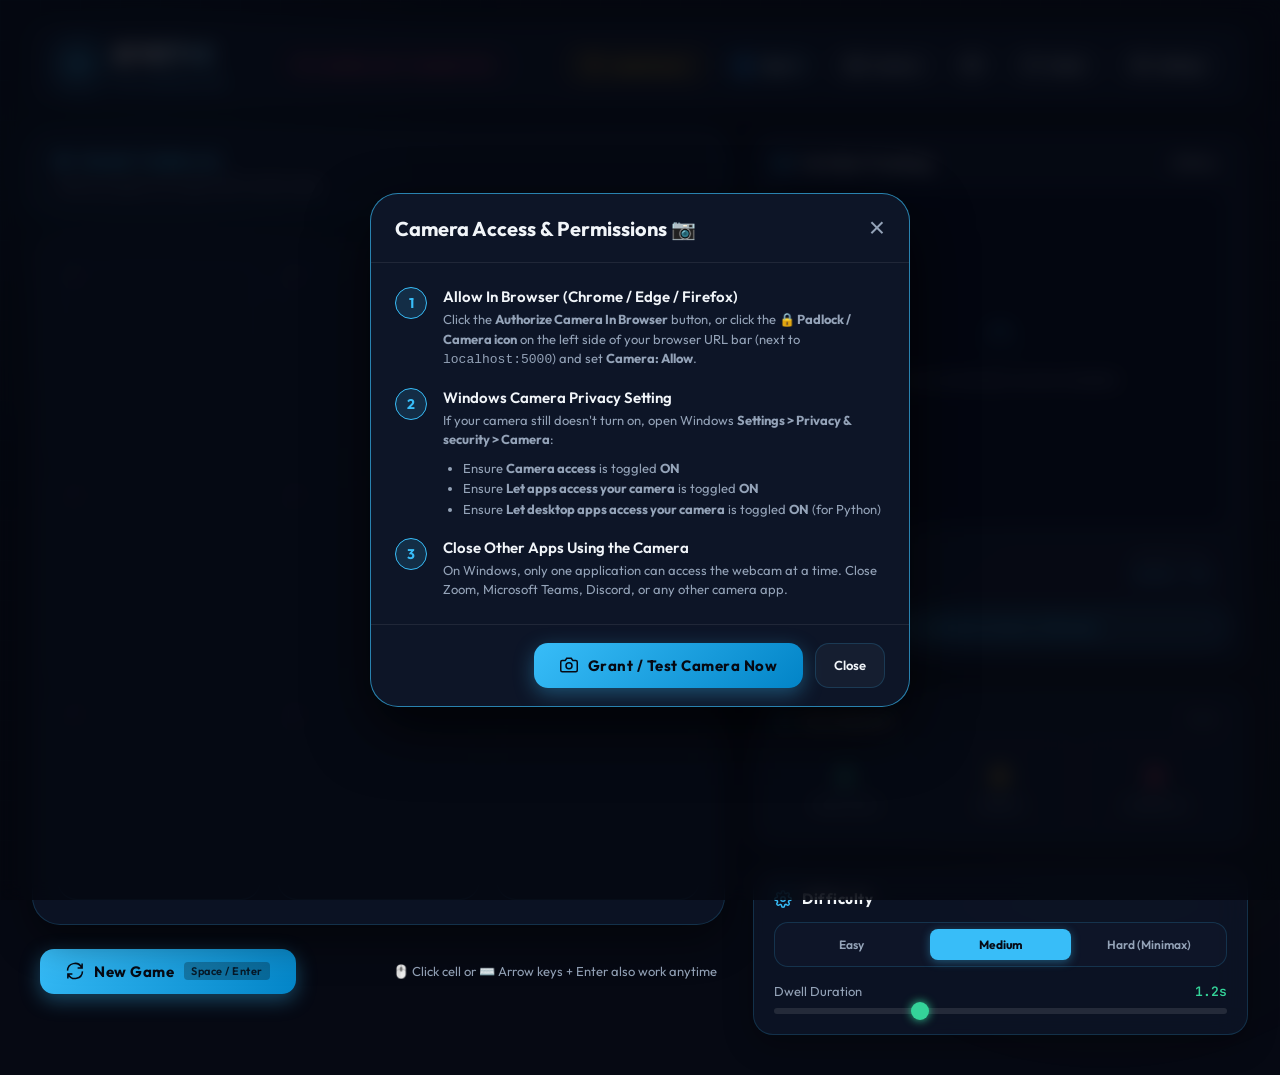
==== index.html @ 1380e850 "feat: Add Vercel deployment support and in-browser eye tracking" ====
<!DOCTYPE html>
<html lang="en">
<head>
  <meta charset="UTF-8">
  <meta name="viewport" content="width=device-width, initial-scale=1.0">
  <title>EyeTic 👁️ | Eye-Controlled Tic-Tac-Toe</title>
  <meta name="description" content="Play Tic-Tac-Toe using real-time webcam eye and gaze tracking powered by OpenCV and MediaPipe.">
  <link rel="preconnect" href="https://fonts.googleapis.com">
  <link rel="preconnect" href="https://fonts.gstatic.com" crossorigin>
  <link href="https://fonts.googleapis.com/css2?family=JetBrains+Mono:wght@400;600;700&family=Outfit:wght@300;400;500;600;700;800&display=swap" rel="stylesheet">
  <link rel="stylesheet" href="/static/style.css">
  <script src="https://cdn.jsdelivr.net/npm/@mediapipe/camera_utils/camera_utils.js" crossorigin="anonymous"></script>
  <script src="https://cdn.jsdelivr.net/npm/@mediapipe/face_mesh/face_mesh.js" crossorigin="anonymous"></script>
</head>
<body>
  <div class="background-grid"></div>
  <div class="glow-orb orb-1"></div>
  <div class="glow-orb orb-2"></div>

  <!-- Notification Toast for Leaderboard Points -->
  <div id="pointsToast" class="points-toast hidden">
    <div class="toast-icon">🏆</div>
    <div class="toast-content">
      <div id="toastTitle" class="toast-title">+25 PTS EARNED!</div>
      <div id="toastSubtitle" class="toast-sub">Match added to Leaderboard</div>
    </div>
  </div>

  <div class="app-container">
    <!-- Top Navigation Header -->
    <header class="app-header">
      <div class="brand">
        <div class="brand-icon">
          <svg viewBox="0 0 24 24" fill="none" stroke="currentColor" stroke-width="2">
            <path d="M2 12s3-7 10-7 10 7 10 7-3 7-10 7-10-7-10-7Z" />
            <circle cx="12" cy="12" r="3" />
            <circle cx="12" cy="12" r="1" fill="currentColor" />
          </svg>
        </div>
        <div class="brand-text">
          <h1>EYETIC</h1>
          <span class="badge-vision">EYE CONTROLLED</span>
        </div>
      </div>

      <div class="header-status">
        <div id="cameraStatusPill" class="status-pill status-connecting">
          <span class="status-dot"></span>
          <span id="cameraStatusText">INITIALIZING TRACKER</span>
        </div>
      </div>

      <div class="header-actions">
        <!-- Leaderboard Action Button -->
        <button id="leaderboardBtn" class="btn-secondary btn-nav-gold" title="Global Rankings" aria-label="Leaderboard">
          <svg viewBox="0 0 24 24" fill="none" stroke="currentColor" stroke-width="2">
            <path d="M6 9H4.5a2.5 2.5 0 0 1 0-5H6"></path>
            <path d="M18 9h1.5a2.5 2.5 0 0 0 0-5H18"></path>
            <path d="M4 22h16"></path>
            <path d="M10 14.66V17c0 .55-.47.98-.97 1.21C7.85 18.75 7 20.24 7 22"></path>
            <path d="M14 14.66V17c0 .55.47.98.97 1.21C16.15 18.75 17 20.24 17 22"></path>
            <path d="M18 2H6v7a6 6 0 0 0 12 0V2Z"></path>
          </svg>
          <span>Leaderboard</span>
        </button>

        <!-- User Profile / Auth Button -->
        <button id="userProfileBtn" class="btn-secondary btn-user-pill" title="Player Profile / Login" aria-label="User Account">
          <span id="userAvatarIcon" class="user-avatar-icon">👤</span>
          <span id="userPillText">Sign In</span>
          <span id="userPointsBadge" class="user-points-badge hidden">0 PTS</span>
        </button>

        <!-- Camera Access Perm Button -->
        <button id="camPermBtn" class="btn-secondary" title="Camera Access & Permissions" aria-label="Camera Access">
          <svg viewBox="0 0 24 24" fill="none" stroke="currentColor" stroke-width="2">
            <path d="M23 19a2 2 0 0 1-2 2H3a2 2 0 0 1-2-2V8a2 2 0 0 1 2-2h4l2-3h6l2 3h4a2 2 0 0 1 2 2z"></path>
            <circle cx="12" cy="13" r="4"></circle>
          </svg>
          <span>Camera</span>
        </button>

        <!-- Sound Toggle Button -->
        <button id="soundToggleBtn" class="btn-icon" title="Toggle Sound FX" aria-label="Toggle Sound">
          <svg id="soundOnIcon" viewBox="0 0 24 24" fill="none" stroke="currentColor" stroke-width="2">
            <polygon points="11 5 6 9 2 9 2 15 6 15 11 19 11 5"></polygon>
            <path d="M15.54 8.46a5 5 0 0 1 0 7.07"></path>
            <path d="M19.07 4.93a10 10 0 0 1 0 14.14"></path>
          </svg>
          <svg id="soundOffIcon" viewBox="0 0 24 24" fill="none" stroke="currentColor" stroke-width="2" class="hidden">
            <polygon points="11 5 6 9 2 9 2 15 6 15 11 19 11 5"></polygon>
            <line x1="23" y1="9" x2="17" y2="15"></line>
            <line x1="17" y1="9" x2="23" y2="15"></line>
          </svg>
        </button>

        <!-- Guide Button -->
        <button id="howBtn" class="btn-secondary" aria-label="How to play">
          <svg viewBox="0 0 24 24" fill="none" stroke="currentColor" stroke-width="2">
            <circle cx="12" cy="12" r="10"></circle>
            <path d="M9.09 9a3 3 0 0 1 5.83 1c0 2-3 3-3 3"></path>
            <line x1="12" y1="17" x2="12.01" y2="17"></line>
          </svg>
          <span>Guide</span>
        </button>

        <!-- Settings Button -->
        <button id="settingsBtn" class="btn-secondary" aria-label="Settings">
          <svg viewBox="0 0 24 24" fill="none" stroke="currentColor" stroke-width="2">
            <path d="M12.22 2h-.44a2 2 0 0 0-2 2v.18a2 2 0 0 1-1 1.73l-.43.25a2 2 0 0 1-2 0l-.15-.08a2 2 0 0 0-2.73.73l-.22.38a2 2 0 0 0 .73 2.73l.15.1a2 2 0 0 1 1 1.72v.51a2 2 0 0 1-1 1.74l-.15.09a2 2 0 0 0-.73 2.73l.22.38a2 2 0 0 0 2.73.73l.15-.08a2 2 0 0 1 2 0l.43.25a2 2 0 0 1 1 1.73V20a2 2 0 0 0 2 2h.44a2 2 0 0 0 2-2v-.18a2 2 0 0 1 1-1.73l.43-.25a2 2 0 0 1 2 0l.15.08a2 2 0 0 0 2.73-.73l.22-.39a2 2 0 0 0-.73-2.73l-.15-.08a2 2 0 0 1-1-1.74v-.5a2 2 0 0 1 1-1.74l.15-.09a2 2 0 0 0 .73-2.73l-.22-.38a2 2 0 0 0-2.73-.73l-.15.08a2 2 0 0 1-2 0l-.43-.25a2 2 0 0 1-1-1.73V4a2 2 0 0 0-2-2z"></path>
            <circle cx="12" cy="12" r="3"></circle>
          </svg>
          <span>Settings</span>
        </button>
      </div>
    </header>

    <!-- Main Workspace Layout -->
    <main class="main-layout">
      <!-- Left: Game Arena -->
      <section class="game-section">
        <!-- Turn / Result Banner -->
        <div id="turnBanner" class="turn-banner turn-player">
          <div class="turn-indicator">
            <span class="turn-dot"></span>
            <span id="turnText" class="turn-title">YOUR TURN</span>
          </div>
          <span id="turnSubtitle" class="turn-subtitle">Look directly at an open cell to dwell-select</span>
        </div>

        <!-- 3x3 Board Arena -->
        <div class="board-wrapper">
          <div id="board" class="board-grid">
            <div class="cell" data-idx="0" id="cell-0">
              <svg class="dwell-svg" viewBox="0 0 120 120">
                <circle class="dwell-bg" cx="60" cy="60" r="54"></circle>
                <circle class="dwell-bar" cx="60" cy="60" r="54"></circle>
              </svg>
              <div class="mark-slot"></div>
              <span class="cell-num">1</span>
            </div>
            <div class="cell" data-idx="1" id="cell-1">
              <svg class="dwell-svg" viewBox="0 0 120 120">
                <circle class="dwell-bg" cx="60" cy="60" r="54"></circle>
                <circle class="dwell-bar" cx="60" cy="60" r="54"></circle>
              </svg>
              <div class="mark-slot"></div>
              <span class="cell-num">2</span>
            </div>
            <div class="cell" data-idx="2" id="cell-2">
              <svg class="dwell-svg" viewBox="0 0 120 120">
                <circle class="dwell-bg" cx="60" cy="60" r="54"></circle>
                <circle class="dwell-bar" cx="60" cy="60" r="54"></circle>
              </svg>
              <div class="mark-slot"></div>
              <span class="cell-num">3</span>
            </div>
            <div class="cell" data-idx="3" id="cell-3">
              <svg class="dwell-svg" viewBox="0 0 120 120">
                <circle class="dwell-bg" cx="60" cy="60" r="54"></circle>
                <circle class="dwell-bar" cx="60" cy="60" r="54"></circle>
              </svg>
              <div class="mark-slot"></div>
              <span class="cell-num">4</span>
            </div>
            <div class="cell" data-idx="4" id="cell-4">
              <svg class="dwell-svg" viewBox="0 0 120 120">
                <circle class="dwell-bg" cx="60" cy="60" r="54"></circle>
                <circle class="dwell-bar" cx="60" cy="60" r="54"></circle>
              </svg>
              <div class="mark-slot"></div>
              <span class="cell-num">5</span>
            </div>
            <div class="cell" data-idx="5" id="cell-5">
              <svg class="dwell-svg" viewBox="0 0 120 120">
                <circle class="dwell-bg" cx="60" cy="60" r="54"></circle>
                <circle class="dwell-bar" cx="60" cy="60" r="54"></circle>
              </svg>
              <div class="mark-slot"></div>
              <span class="cell-num">6</span>
            </div>
            <div class="cell" data-idx="6" id="cell-6">
              <svg class="dwell-svg" viewBox="0 0 120 120">
                <circle class="dwell-bg" cx="60" cy="60" r="54"></circle>
                <circle class="dwell-bar" cx="60" cy="60" r="54"></circle>
              </svg>
              <div class="mark-slot"></div>
              <span class="cell-num">7</span>
            </div>
            <div class="cell" data-idx="7" id="cell-7">
              <svg class="dwell-svg" viewBox="0 0 120 120">
                <circle class="dwell-bg" cx="60" cy="60" r="54"></circle>
                <circle class="dwell-bar" cx="60" cy="60" r="54"></circle>
              </svg>
              <div class="mark-slot"></div>
              <span class="cell-num">8</span>
            </div>
            <div class="cell" data-idx="8" id="cell-8">
              <svg class="dwell-svg" viewBox="0 0 120 120">
                <circle class="dwell-bg" cx="60" cy="60" r="54"></circle>
                <circle class="dwell-bar" cx="60" cy="60" r="54"></circle>
              </svg>
              <div class="mark-slot"></div>
              <span class="cell-num">9</span>
            </div>
          </div>
        </div>

        <!-- Action Bar under Board -->
        <div class="board-actions">
          <button id="newRoundBtn" class="btn-primary">
            <svg viewBox="0 0 24 24" fill="none" stroke="currentColor" stroke-width="2">
              <path d="M21.5 2v6h-6M2.5 22v-6h6M2 11.5a10 10 0 0 1 18.8-4.3M22 12.5a10 10 0 0 1-18.8 4.2" />
            </svg>
            <span>New Game</span>
            <span class="kbd-hint">Space / Enter</span>
          </button>

          <div class="helper-text">
            <span>🖱️ Click cell or ⌨️ Arrow keys + Enter also work anytime</span>
          </div>
        </div>
      </section>

      <!-- Right: Vision & Stats Control Center -->
      <aside class="sidebar-section">
        <!-- Live Camera Vision Feed -->
        <div class="card vision-card">
          <div class="card-header">
            <div class="card-title">
              <svg viewBox="0 0 24 24" fill="none" stroke="currentColor" stroke-width="2">
                <path d="M23 19a2 2 0 0 1-2 2H3a2 2 0 0 1-2-2V8a2 2 0 0 1 2-2h4l2-3h6l2 3h4a2 2 0 0 1 2 2z"></path>
                <circle cx="12" cy="13" r="4"></circle>
              </svg>
              <span>Live Eye Tracking</span>
            </div>
            <span id="trackerBadge" class="card-badge badge-active">Active</span>
          </div>

          <div class="video-container">
            <video id="webcamVideo" playsinline autoplay muted style="display:none;"></video>
            <canvas id="webcamCanvas" width="320" height="240"></canvas>
            <img id="videoFeed" src="/video_feed" alt="Webcam Gaze Feed" crossorigin="anonymous" style="display:none;" />
            <div id="videoFallback" class="video-fallback hidden">
              <div class="fallback-spinner"></div>
              <p>Camera connecting or preview disabled</p>
            </div>
            <!-- Calibrated Gaze Position Overlay -->
            <div id="gazeOverlayDot" class="gaze-overlay-dot"></div>
          </div>

          <div class="vision-telemetry">
            <div class="telemetry-item">
              <span class="telemetry-label">Gaze Position</span>
              <span id="telemetryCoords" class="telemetry-val">0.50, 0.50</span>
            </div>
            <div class="telemetry-item">
              <span class="telemetry-label">Target Cell</span>
              <span id="telemetryTarget" class="telemetry-val">Center (5)</span>
            </div>
          </div>

          <div class="camera-actions-row">
            <button id="requestBrowserCamBtn" class="btn-cam-action" title="Trigger browser camera authorization prompt">
              <svg viewBox="0 0 24 24" fill="none" stroke="currentColor" stroke-width="2">
                <path d="M23 19a2 2 0 0 1-2 2H3a2 2 0 0 1-2-2V8a2 2 0 0 1 2-2h4l2-3h6l2 3h4a2 2 0 0 1 2 2z"></path>
                <circle cx="12" cy="13" r="4"></circle>
              </svg>
              <span>Authorize Camera In Browser</span>
            </button>
          </div>
        </div>

        <!-- Match Scoreboard -->
        <div class="card stats-card">
          <div class="card-header">
            <div class="card-title">
              <svg viewBox="0 0 24 24" fill="none" stroke="currentColor" stroke-width="2">
                <path d="M6 9H4.5a2.5 2.5 0 0 1 0-5H6"></path>
                <path d="M18 9h1.5a2.5 2.5 0 0 0 0-5H18"></path>
                <path d="M4 22h16"></path>
                <path d="M10 14.66V17c0 .55-.47.98-.97 1.21C7.85 18.75 7 20.24 7 22"></path>
                <path d="M14 14.66V17c0 .55.47.98.97 1.21C16.15 18.75 17 20.24 17 22"></path>
                <path d="M18 2H6v7a6 6 0 0 0 12 0V2Z"></path>
              </svg>
              <span>Scoreboard</span>
            </div>
            <button id="resetStatsBtn" class="btn-text-subtle" title="Reset all match statistics">Reset</button>
          </div>

          <div class="stats-grid">
            <div class="stat-box stat-win">
              <span class="stat-number" id="statWins">0</span>
              <span class="stat-label">Wins (You)</span>
            </div>
            <div class="stat-box stat-draw">
              <span class="stat-number" id="statDraws">0</span>
              <span class="stat-label">Draws</span>
            </div>
            <div class="stat-box stat-loss">
              <span class="stat-number" id="statLosses">0</span>
              <span class="stat-label">Losses (AI)</span>
            </div>
          </div>

          <!-- User Stats Quick Preview if Logged In -->
          <div id="userQuickStats" class="user-quick-stats hidden">
            <div class="user-qs-row">
              <span class="user-qs-label">Player Elo Points:</span>
              <span id="userQsPoints" class="user-qs-val">0 PTS</span>
            </div>
            <div class="user-qs-row">
              <span class="user-qs-label">Win Rate:</span>
              <span id="userQsWinRate" class="user-qs-val">0%</span>
            </div>
          </div>
        </div>

        <!-- Quick Game Configuration -->
        <div class="card config-card">
          <div class="card-header">
            <div class="card-title">
              <svg viewBox="0 0 24 24" fill="none" stroke="currentColor" stroke-width="2">
                <circle cx="12" cy="12" r="3"></circle>
                <path d="M19.4 15a1.65 1.65 0 0 0 .33 1.82l.06.06a2 2 0 0 1 0 2.83 2 2 0 0 1-2.83 0l-.06-.06a1.65 1.65 0 0 0-1.82-.33 1.65 1.65 0 0 0-1 1.51V21a2 2 0 0 1-2 2 2 2 0 0 1-2-2v-.09A1.65 1.65 0 0 0 9 19.4a1.65 1.65 0 0 0-1.82.33l-.06.06a2 2 0 0 1-2.83 0 2 2 0 0 1 0-2.83l.06-.06a1.65 1.65 0 0 0 .33-1.82 1.65 1.65 0 0 0-1.51-1H3a2 2 0 0 1-2-2 2 2 0 0 1 2-2h.09A1.65 1.65 0 0 0 4.6 9a1.65 1.65 0 0 0-.33-1.82l-.06-.06a2 2 0 0 1 0-2.83 2 2 0 0 1 2.83 0l.06.06a1.65 1.65 0 0 0 1.82.33H9a1.65 1.65 0 0 0 1-1.51V3a2 2 0 0 1 2-2 2 2 0 0 1 2 2v.09a1.65 1.65 0 0 0 1 1.51 1.65 1.65 0 0 0 1.82-.33l.06-.06a2 2 0 0 1 2.83 0 2 2 0 0 1 0 2.83l-.06.06a1.65 1.65 0 0 0-.33 1.82V9a1.65 1.65 0 0 0 1.51 1H21a2 2 0 0 1 2 2 2 2 0 0 1-2 2h-.09a1.65 1.65 0 0 0-1.51 1z"></path>
              </svg>
              <span>Difficulty</span>
            </div>
          </div>

          <div class="difficulty-toggle">
            <button class="diff-btn" data-diff="Easy">Easy</button>
            <button class="diff-btn active" data-diff="Medium">Medium</button>
            <button class="diff-btn" data-diff="Hard">Hard (Minimax)</button>
          </div>

          <div class="dwell-slider-group">
            <div class="dwell-label-row">
              <label for="dwellSlider">Dwell Duration</label>
              <span id="dwellValDisplay" class="dwell-val">1.2s</span>
            </div>
            <input type="range" id="dwellSlider" min="0.6" max="2.5" step="0.1" value="1.2">
          </div>
        </div>
      </aside>
    </main>
  </div>

  <!-- LEADERBOARD MODAL -->
  <div id="leaderboardModal" class="modal-overlay hidden">
    <div class="modal-card modal-large">
      <div class="modal-header">
        <div style="display: flex; align-items: center; gap: 10px;">
          <span style="font-size: 24px;">🏆</span>
          <div>
            <h2 style="margin: 0; font-size: 22px;">Global Leaderboard</h2>
            <p style="font-size: 13px; color: var(--text-muted); margin: 2px 0 0;">Gaze Pilots Ranked Worldwide</p>
          </div>
        </div>
        <div style="display: flex; align-items: center; gap: 10px;">
          <a href="/leaderboard" target="_blank" class="btn-secondary" style="font-size: 12px; padding: 6px 12px; text-decoration: none;">
            <span>Open Full Page ↗</span>
          </a>
          <button id="closeLeaderboardBtn" class="btn-close" aria-label="Close leaderboard">&times;</button>
        </div>
      </div>

      <div class="modal-body" style="padding-top: 10px;">
        <!-- Filter Tabs in Modal -->
        <div class="modal-filter-tabs">
          <button class="modal-filter-btn active" data-filter="all">🏆 Overall Points</button>
          <button class="modal-filter-btn" data-filter="hard">💀 Hard AI</button>
          <button class="modal-filter-btn" data-filter="wins">🎯 Most Wins</button>
          <button class="modal-filter-btn" data-filter="win_rate">⚡ Win Rate</button>
        </div>

        <!-- Mini Podium in Modal -->
        <div class="mini-podium" id="modalPodium">
          <div class="mini-podium-card rank-2" id="mPodium2">
            <div class="mp-avatar" id="mp2Avatar">⚡</div>
            <div class="mp-name" id="mp2Name">---</div>
            <div class="mp-pts" id="mp2Pts">0 PTS</div>
            <div class="mp-badge">#2</div>
          </div>
          <div class="mini-podium-card rank-1" id="mPodium1">
            <span class="mp-crown">👑</span>
            <div class="mp-avatar" id="mp1Avatar">👁️</div>
            <div class="mp-name" id="mp1Name">---</div>
            <div class="mp-pts" id="mp1Pts">0 PTS</div>
            <div class="mp-badge">#1</div>
          </div>
          <div class="mini-podium-card rank-3" id="mPodium3">
            <div class="mp-avatar" id="mp3Avatar">🦅</div>
            <div class="mp-name" id="mp3Name">---</div>
            <div class="mp-pts" id="mp3Pts">0 PTS</div>
            <div class="mp-badge">#3</div>
          </div>
        </div>

        <!-- Rankings Table -->
        <div class="modal-table-scroll">
          <table class="modal-lb-table">
            <thead>
              <tr>
                <th>Rank</th>
                <th>Pilot</th>
                <th>Points</th>
                <th>Win Rate</th>
                <th>Record (W-L-D)</th>
              </tr>
            </thead>
            <tbody id="modalLbTbody">
              <tr>
                <td colspan="5" style="text-align: center; color: var(--text-muted); padding: 20px;">Loading champions...</td>
              </tr>
            </tbody>
          </table>
        </div>
      </div>
      <div class="modal-footer">
        <button id="closeLeaderboardFooterBtn" class="btn-primary">Back to Match</button>
      </div>
    </div>
  </div>

  <!-- AUTH / LOGIN MODAL -->
  <div id="authModal" class="modal-overlay hidden">
    <div class="modal-card" style="max-width: 440px;">
      <div class="modal-header">
        <div style="display: flex; align-items: center; gap: 8px;">
          <span style="font-size: 22px;">👁️</span>
          <h2>Player Authentication</h2>
        </div>
        <button id="closeAuthBtn" class="btn-close" aria-label="Close auth">&times;</button>
      </div>
      <div class="modal-body">
        <div class="auth-tabs" style="margin-bottom: 16px;">
          <button id="modalTabLogin" class="auth-tab-btn active">Sign In</button>
          <button id="modalTabRegister" class="auth-tab-btn">Register</button>
        </div>

        <div id="modalAuthAlert" class="auth-alert hidden"></div>

        <!-- In-Modal Login Form -->
        <form id="modalLoginForm" class="auth-form" onsubmit="return false;">
          <div class="form-group">
            <label class="form-label" for="mUsername">Username</label>
            <input type="text" id="mUsername" class="form-input" placeholder="Enter username" required autocomplete="username">
          </div>
          <div class="form-group">
            <label class="form-label" for="mPassword">Password</label>
            <input type="password" id="mPassword" class="form-input" placeholder="••••••••" required autocomplete="current-password">
          </div>
          <button type="submit" id="modalSubmitLogin" class="btn-primary" style="margin-top: 6px;">Sign In</button>
        </form>

        <!-- In-Modal Register Form -->
        <form id="modalRegForm" class="auth-form hidden" onsubmit="return false;">
          <div class="form-group">
            <label class="form-label" for="mRegUsername">Username</label>
            <input type="text" id="mRegUsername" class="form-input" placeholder="2-20 characters" required autocomplete="username">
          </div>
          <div class="form-group">
            <label class="form-label" for="mRegPassword">Password</label>
            <input type="password" id="mRegPassword" class="form-input" placeholder="At least 4 characters" required autocomplete="new-password">
          </div>
          <div class="form-group">
            <label class="avatar-picker-label">Choose Avatar</label>
            <div class="avatar-grid" id="mAvatarGrid">
              <button type="button" class="avatar-option selected" data-avatar="👁️">👁️</button>
              <button type="button" class="avatar-option" data-avatar="⚡">⚡</button>
              <button type="button" class="avatar-option" data-avatar="🎯">🎯</button>
              <button type="button" class="avatar-option" data-avatar="🤖">🤖</button>
              <button type="button" class="avatar-option" data-avatar="🦅">🦅</button>
              <button type="button" class="avatar-option" data-avatar="🔮">🔮</button>
            </div>
          </div>
          <button type="submit" id="modalSubmitReg" class="btn-primary" style="margin-top: 6px;">Create Account</button>
        </form>

        <div style="text-align: center; margin-top: 16px;">
          <a href="/login" style="font-size: 13px; color: var(--cyan-primary); text-decoration: none;">Open Dedicated Login Page ↗</a>
        </div>
      </div>
    </div>
  </div>

  <!-- USER PROFILE MODAL -->
  <div id="profileModal" class="modal-overlay hidden">
    <div class="modal-card" style="max-width: 440px;">
      <div class="modal-header">
        <div style="display: flex; align-items: center; gap: 8px;">
          <span style="font-size: 22px;">👤</span>
          <h2>Player Profile</h2>
        </div>
        <button id="closeProfileBtn" class="btn-close" aria-label="Close profile">&times;</button>
      </div>
      <div class="modal-body">
        <div class="profile-hero">
          <div id="profAvatar" class="profile-avatar-large">👁️</div>
          <div id="profUsername" class="profile-username">Player</div>
          <div id="profRankBadge" class="profile-rank-badge">RANK #1 • ELITE</div>
        </div>

        <div class="profile-stats-grid">
          <div class="prof-stat-box">
            <span class="prof-stat-val" id="profPoints">0</span>
            <span class="prof-stat-lbl">Leaderboard Points</span>
          </div>
          <div class="prof-stat-box">
            <span class="prof-stat-val" id="profWinRate">0%</span>
            <span class="prof-stat-lbl">Win Rate</span>
          </div>
          <div class="prof-stat-box">
            <span class="prof-stat-val" id="profMatches">0</span>
            <span class="prof-stat-lbl">Matches Played</span>
          </div>
          <div class="prof-stat-box">
            <span class="prof-stat-val" id="profHardWins">0</span>
            <span class="prof-stat-lbl">Hard AI Victories</span>
          </div>
        </div>
      </div>
      <div class="modal-footer" style="justify-content: space-between;">
        <button id="logoutBtn" class="btn-secondary" style="color: var(--crimson-primary); border-color: rgba(244, 63, 94, 0.4);">
          Sign Out
        </button>
        <button id="closeProfileFooterBtn" class="btn-primary">Close</button>
      </div>
    </div>
  </div>

  <!-- Guide / How to play Modal -->
  <div id="guideModal" class="modal-overlay hidden">
    <div class="modal-card">
      <div class="modal-header">
        <h2>How to Play EyeTic 👁️</h2>
        <button id="closeGuideBtn" class="btn-close" aria-label="Close guide">&times;</button>
      </div>
      <div class="modal-body">
        <div class="guide-step">
          <div class="step-num">1</div>
          <div class="step-content">
            <h3>Position Yourself</h3>
            <p>Sit approximately <strong>40 – 70 cm</strong> directly facing your webcam in comfortable lighting.</p>
          </div>
        </div>
        <div class="guide-step">
          <div class="step-num">2</div>
          <div class="step-content">
            <h3>Look to Target</h3>
            <p>Shift your gaze toward any of the 9 cells on the board. The system detects your pupil landmarks in real-time.</p>
          </div>
        </div>
        <div class="guide-step">
          <div class="step-num">3</div>
          <div class="step-content">
            <h3>Hold to Select (Dwell)</h3>
            <p>Hold your gaze steady on the cell. The <strong>circular green progress ring</strong> will fill up. Once full, your mark (X) is placed!</p>
          </div>
        </div>
        <div class="guide-step">
          <div class="step-num">4</div>
          <div class="step-content">
            <h3>Accessibility & Fallback Controls</h3>
            <p>You can also use <strong>Mouse clicks</strong> or keyboard <strong>Arrow keys + Enter / Space</strong> to play at any time.</p>
          </div>
        </div>
      </div>
      <div class="modal-footer">
        <button id="gotItBtn" class="btn-primary">Got it, Let's Play!</button>
      </div>
    </div>
  </div>

  <!-- Settings Modal -->
  <div id="settingsModal" class="modal-overlay hidden">
    <div class="modal-card">
      <div class="modal-header">
        <h2>Settings ⚙️</h2>
        <button id="closeSettingsBtn" class="btn-close" aria-label="Close settings">&times;</button>
      </div>
      <div class="modal-body settings-options">
        <div class="setting-row">
          <div>
            <h4>Camera Preview</h4>
            <p>Display live video with detected iris indicators</p>
          </div>
          <label class="toggle-switch">
            <input type="checkbox" id="previewToggle" checked>
            <span class="toggle-slider"></span>
          </label>
        </div>

        <div class="setting-row">
          <div>
            <h4>Sound Effects</h4>
            <p>Play audio feedback on dwell, cell selection, and victory</p>
          </div>
          <label class="toggle-switch">
            <input type="checkbox" id="soundToggle" checked>
            <span class="toggle-slider"></span>
          </label>
        </div>
      </div>
      <div class="modal-footer">
        <button id="saveSettingsBtn" class="btn-primary">Close</button>
      </div>
    </div>
  </div>

  <!-- Camera Permission & Troubleshooting Modal -->
  <div id="camPermModal" class="modal-overlay hidden">
    <div class="modal-card">
      <div class="modal-header">
        <h2>Camera Access & Permissions 📷</h2>
        <button id="closeCamPermBtn" class="btn-close" aria-label="Close">&times;</button>
      </div>
      <div class="modal-body">
        <div class="guide-step">
          <div class="step-num">1</div>
          <div class="step-content">
            <h3>Allow In Browser (Chrome / Edge / Firefox)</h3>
            <p>Click the <strong>Authorize Camera In Browser</strong> button, or click the <strong>🔒 Padlock / Camera icon</strong> on the left side of your browser URL bar (next to <code>localhost:5000</code>) and set <strong>Camera: Allow</strong>.</p>
          </div>
        </div>
        <div class="guide-step">
          <div class="step-num">2</div>
          <div class="step-content">
            <h3>Windows Camera Privacy Setting</h3>
            <p>If your camera still doesn't turn on, open Windows <strong>Settings &gt; Privacy &amp; security &gt; Camera</strong>:</p>
            <ul style="margin: 8px 0 0 20px; font-size: 13px; color: var(--text-muted); line-height: 1.6;">
              <li>Ensure <strong>Camera access</strong> is toggled <strong>ON</strong></li>
              <li>Ensure <strong>Let apps access your camera</strong> is toggled <strong>ON</strong></li>
              <li>Ensure <strong>Let desktop apps access your camera</strong> is toggled <strong>ON</strong> (for Python)</li>
            </ul>
          </div>
        </div>
        <div class="guide-step">
          <div class="step-num">3</div>
          <div class="step-content">
            <h3>Close Other Apps Using the Camera</h3>
            <p>On Windows, only one application can access the webcam at a time. Close Zoom, Microsoft Teams, Discord, or any other camera app.</p>
          </div>
        </div>
      </div>
      <div class="modal-footer" style="gap: 12px;">
        <button id="testCamModalBtn" class="btn-primary">
          <svg viewBox="0 0 24 24" fill="none" stroke="currentColor" stroke-width="2" style="width: 18px; height: 18px;">
            <path d="M23 19a2 2 0 0 1-2 2H3a2 2 0 0 1-2-2V8a2 2 0 0 1 2-2h4l2-3h6l2 3h4a2 2 0 0 1 2 2z"></path>
            <circle cx="12" cy="13" r="4"></circle>
          </svg>
          <span>Grant / Test Camera Now</span>
        </button>
        <button id="dismissCamPermBtn" class="btn-secondary">Close</button>
      </div>
    </div>
  </div>

  <script src="/static/app.js"></script>
</body>
</html>
---- static/style.css ----
:root {
  --bg-deep: #060913;
  --bg-card: rgba(14, 23, 42, 0.72);
  --bg-card-hover: rgba(22, 36, 66, 0.82);
  --border-subtle: rgba(56, 189, 248, 0.18);
  --border-active: rgba(56, 189, 248, 0.65);
  
  --cyan-primary: #38bdf8;
  --cyan-glow: rgba(56, 189, 248, 0.4);
  --cyan-deep: #0284c7;
  
  --gold-primary: #fbbf24;
  --gold-glow: rgba(251, 191, 36, 0.4);
  
  --emerald-primary: #34d399;
  --emerald-glow: rgba(52, 211, 153, 0.4);
  
  --crimson-primary: #f43f5e;
  --crimson-glow: rgba(244, 63, 94, 0.4);
  
  --text-primary: #f1f5f9;
  --text-muted: #94a3b8;
  --text-dim: #64748b;
  
  --radius-sm: 8px;
  --radius-md: 14px;
  --radius-lg: 20px;
  --radius-xl: 28px;
  
  --font-main: 'Outfit', -apple-system, BlinkMacSystemFont, sans-serif;
  --font-mono: 'JetBrains Mono', monospace;
}

* {
  margin: 0;
  padding: 0;
  box-sizing: border-box;
}

body {
  background-color: var(--bg-deep);
  color: var(--text-primary);
  font-family: var(--font-main);
  min-height: 100vh;
  position: relative;
  overflow-x: hidden;
  display: flex;
  flex-direction: column;
}

/* Ambient glow background */
.background-grid {
  position: fixed;
  inset: 0;
  background-image: 
    linear-gradient(to right, rgba(56, 189, 248, 0.04) 1px, transparent 1px),
    linear-gradient(to bottom, rgba(56, 189, 248, 0.04) 1px, transparent 1px);
  background-size: 40px 40px;
  pointer-events: none;
  z-index: 0;
}

.glow-orb {
  position: fixed;
  border-radius: 50%;
  filter: blur(120px);
  pointer-events: none;
  z-index: 0;
}

.orb-1 {
  width: 500px;
  height: 500px;
  background: radial-gradient(circle, rgba(56, 189, 248, 0.12), transparent 70%);
  top: -100px;
  left: -100px;
}

.orb-2 {
  width: 450px;
  height: 450px;
  background: radial-gradient(circle, rgba(251, 191, 36, 0.09), transparent 70%);
  bottom: -50px;
  right: -50px;
}

.app-container {
  position: relative;
  z-index: 1;
  max-width: 1280px;
  margin: 0 auto;
  padding: 24px 32px 40px;
  width: 100%;
  display: flex;
  flex-direction: column;
  gap: 24px;
}

/* Header */
.app-header {
  display: flex;
  align-items: center;
  justify-content: space-between;
  padding: 16px 24px;
  background: var(--bg-card);
  backdrop-filter: blur(16px);
  -webkit-backdrop-filter: blur(16px);
  border: 1px solid var(--border-subtle);
  border-radius: var(--radius-lg);
  box-shadow: 0 10px 30px rgba(0, 0, 0, 0.35);
}

.brand {
  display: flex;
  align-items: center;
  gap: 14px;
}

.brand-icon {
  width: 44px;
  height: 44px;
  background: linear-gradient(135deg, rgba(56, 189, 248, 0.2), rgba(14, 165, 233, 0.05));
  border: 1px solid var(--cyan-primary);
  border-radius: var(--radius-md);
  display: flex;
  align-items: center;
  justify-content: center;
  color: var(--cyan-primary);
  box-shadow: 0 0 16px var(--cyan-glow);
  animation: pulseBrand 3s infinite ease-in-out;
}

.brand-icon svg {
  width: 26px;
  height: 26px;
}

@keyframes pulseBrand {
  0%, 100% { box-shadow: 0 0 12px var(--cyan-glow); transform: scale(1); }
  50% { box-shadow: 0 0 22px rgba(56, 189, 248, 0.6); transform: scale(1.03); }
}

.brand-text h1 {
  font-size: 26px;
  font-weight: 800;
  letter-spacing: 2px;
  background: linear-gradient(135deg, #fff 30%, var(--cyan-primary) 100%);
  -webkit-background-clip: text;
  -webkit-text-fill-color: transparent;
  line-height: 1.1;
}

.badge-vision {
  font-size: 10px;
  font-weight: 700;
  letter-spacing: 1.5px;
  color: var(--cyan-primary);
  opacity: 0.85;
}

.header-status {
  display: flex;
  align-items: center;
}

.status-pill {
  display: flex;
  align-items: center;
  gap: 8px;
  padding: 8px 16px;
  border-radius: 999px;
  font-size: 12px;
  font-weight: 600;
  letter-spacing: 1px;
  background: rgba(15, 23, 42, 0.8);
  border: 1px solid var(--border-subtle);
  transition: all 0.3s ease;
}

.status-dot {
  width: 8px;
  height: 8px;
  border-radius: 50%;
}

.status-pill.status-active {
  border-color: rgba(52, 211, 153, 0.5);
  color: var(--emerald-primary);
}
.status-pill.status-active .status-dot {
  background: var(--emerald-primary);
  box-shadow: 0 0 10px var(--emerald-primary);
}

.status-pill.status-connecting {
  border-color: rgba(251, 191, 36, 0.5);
  color: var(--gold-primary);
}
.status-pill.status-connecting .status-dot {
  background: var(--gold-primary);
  animation: blink 1.2s infinite ease-in-out;
}

.status-pill.status-inactive {
  border-color: rgba(244, 63, 94, 0.5);
  color: var(--crimson-primary);
}
.status-pill.status-inactive .status-dot {
  background: var(--crimson-primary);
}

@keyframes blink {
  0%, 100% { opacity: 0.3; }
  50% { opacity: 1; }
}

.header-actions {
  display: flex;
  align-items: center;
  gap: 12px;
}

.btn-icon {
  width: 42px;
  height: 42px;
  border-radius: var(--radius-md);
  background: rgba(30, 41, 59, 0.5);
  border: 1px solid var(--border-subtle);
  color: var(--text-primary);
  display: flex;
  align-items: center;
  justify-content: center;
  cursor: pointer;
  transition: all 0.2s ease;
}

.btn-icon svg {
  width: 20px;
  height: 20px;
}

.btn-icon:hover {
  background: rgba(56, 189, 248, 0.15);
  border-color: var(--cyan-primary);
  color: var(--cyan-primary);
  box-shadow: 0 0 12px var(--cyan-glow);
}

.btn-secondary {
  display: flex;
  align-items: center;
  gap: 8px;
  padding: 10px 18px;
  background: rgba(30, 41, 59, 0.5);
  border: 1px solid var(--border-subtle);
  border-radius: var(--radius-md);
  color: var(--text-primary);
  font-family: var(--font-main);
  font-size: 13px;
  font-weight: 600;
  cursor: pointer;
  transition: all 0.2s ease;
}

.btn-secondary svg {
  width: 16px;
  height: 16px;
}

.btn-secondary:hover {
  background: rgba(56, 189, 248, 0.15);
  border-color: var(--cyan-primary);
  color: var(--cyan-primary);
}

/* Layout */
.main-layout {
  display: grid;
  grid-template-columns: 1.4fr 1fr;
  gap: 28px;
  align-items: start;
}

@media (max-width: 980px) {
  .main-layout {
    grid-template-columns: 1fr;
  }
}

/* Left Arena */
.game-section {
  display: flex;
  flex-direction: column;
  gap: 20px;
}

.turn-banner {
  padding: 18px 24px;
  border-radius: var(--radius-lg);
  background: var(--bg-card);
  backdrop-filter: blur(12px);
  border: 1px solid var(--border-subtle);
  display: flex;
  flex-direction: column;
  gap: 4px;
  transition: all 0.3s cubic-bezier(0.4, 0, 0.2, 1);
}

.turn-indicator {
  display: flex;
  align-items: center;
  gap: 10px;
}

.turn-dot {
  width: 10px;
  height: 10px;
  border-radius: 50%;
  transition: all 0.3s ease;
}

.turn-title {
  font-size: 18px;
  font-weight: 700;
  letter-spacing: 1px;
}

.turn-subtitle {
  font-size: 13px;
  color: var(--text-muted);
}

.turn-banner.turn-player {
  border-color: rgba(56, 189, 248, 0.4);
  box-shadow: 0 4px 20px rgba(56, 189, 248, 0.12);
}
.turn-banner.turn-player .turn-dot {
  background: var(--cyan-primary);
  box-shadow: 0 0 10px var(--cyan-primary);
}
.turn-banner.turn-player .turn-title {
  color: var(--cyan-primary);
}

.turn-banner.turn-ai {
  border-color: rgba(251, 191, 36, 0.4);
  box-shadow: 0 4px 20px rgba(251, 191, 36, 0.12);
}
.turn-banner.turn-ai .turn-dot {
  background: var(--gold-primary);
  box-shadow: 0 0 10px var(--gold-primary);
  animation: blink 0.8s infinite;
}
.turn-banner.turn-ai .turn-title {
  color: var(--gold-primary);
}

.turn-banner.turn-win {
  border-color: rgba(52, 211, 153, 0.6);
  background: rgba(16, 185, 129, 0.12);
  box-shadow: 0 4px 25px rgba(52, 211, 153, 0.25);
}
.turn-banner.turn-win .turn-dot {
  background: var(--emerald-primary);
  box-shadow: 0 0 12px var(--emerald-primary);
}
.turn-banner.turn-win .turn-title {
  color: var(--emerald-primary);
}

.turn-banner.turn-loss {
  border-color: rgba(244, 63, 94, 0.6);
  background: rgba(244, 63, 94, 0.12);
  box-shadow: 0 4px 25px rgba(244, 63, 94, 0.25);
}
.turn-banner.turn-loss .turn-dot {
  background: var(--crimson-primary);
  box-shadow: 0 0 12px var(--crimson-primary);
}
.turn-banner.turn-loss .turn-title {
  color: var(--crimson-primary);
}

.turn-banner.turn-draw {
  border-color: rgba(148, 163, 184, 0.6);
  background: rgba(148, 163, 184, 0.1);
}
.turn-banner.turn-draw .turn-title {
  color: #cbd5e1;
}

/* Board Grid */
.board-wrapper {
  background: var(--bg-card);
  backdrop-filter: blur(16px);
  border: 1px solid var(--border-subtle);
  border-radius: var(--radius-xl);
  padding: 24px;
  box-shadow: 0 16px 40px rgba(0, 0, 0, 0.45);
}

.board-grid {
  display: grid;
  grid-template-columns: repeat(3, 1fr);
  gap: 16px;
  width: 100%;
  aspect-ratio: 1 / 1;
}

.cell {
  background: rgba(15, 23, 42, 0.7);
  border: 1.5px solid rgba(56, 189, 248, 0.2);
  border-radius: var(--radius-lg);
  position: relative;
  display: flex;
  align-items: center;
  justify-content: center;
  cursor: pointer;
  transition: all 0.25s cubic-bezier(0.4, 0, 0.2, 1);
  user-select: none;
  overflow: hidden;
}

.cell:hover:not(.taken) {
  border-color: var(--cyan-primary);
  background: rgba(56, 189, 248, 0.1);
  box-shadow: 0 0 20px rgba(56, 189, 248, 0.2);
  transform: translateY(-2px);
}

.cell.gaze-locked:not(.taken) {
  border-color: var(--cyan-primary);
  background: rgba(56, 189, 248, 0.16);
  box-shadow: 0 0 30px rgba(56, 189, 248, 0.4);
  transform: scale(1.02);
}

.cell-num {
  position: absolute;
  top: 10px;
  left: 12px;
  font-family: var(--font-mono);
  font-size: 11px;
  color: rgba(148, 163, 184, 0.35);
  font-weight: 600;
}

/* Dwell Circular Progress Ring */
.dwell-svg {
  position: absolute;
  inset: 12px;
  width: calc(100% - 24px);
  height: calc(100% - 24px);
  transform: rotate(-90deg);
  pointer-events: none;
  opacity: 0;
  transition: opacity 0.2s ease;
}

.cell.gaze-locked:not(.taken) .dwell-svg {
  opacity: 1;
}

.dwell-bg {
  fill: none;
  stroke: rgba(255, 255, 255, 0.08);
  stroke-width: 6;
}

.dwell-bar {
  fill: none;
  stroke: var(--emerald-primary);
  stroke-width: 7;
  stroke-linecap: round;
  stroke-dasharray: 339.29;
  stroke-dashoffset: 339.29;
  filter: drop-shadow(0 0 6px var(--emerald-primary));
  transition: stroke-dashoffset 0.05s linear;
}

/* Mark Slot */
.mark-slot {
  display: flex;
  align-items: center;
  justify-content: center;
  width: 70%;
  height: 70%;
  z-index: 2;
}

.mark-x {
  width: 100%;
  height: 100%;
  color: var(--cyan-primary);
  filter: drop-shadow(0 0 14px var(--cyan-glow));
  animation: popIn 0.3s cubic-bezier(0.175, 0.885, 0.32, 1.275);
}

.mark-o {
  width: 100%;
  height: 100%;
  color: var(--gold-primary);
  filter: drop-shadow(0 0 14px var(--gold-glow));
  animation: popIn 0.3s cubic-bezier(0.175, 0.885, 0.32, 1.275);
}

@keyframes popIn {
  0% { transform: scale(0.3) rotate(-20deg); opacity: 0; }
  100% { transform: scale(1) rotate(0deg); opacity: 1; }
}

.cell.win-cell {
  background: rgba(52, 211, 153, 0.22) !important;
  border-color: var(--emerald-primary) !important;
  box-shadow: 0 0 30px rgba(52, 211, 153, 0.5) !important;
  animation: pulseWin 1.5s infinite alternate ease-in-out;
}

@keyframes pulseWin {
  0% { transform: scale(1); }
  100% { transform: scale(1.03); }
}

/* Action Bar */
.board-actions {
  display: flex;
  align-items: center;
  justify-content: space-between;
  padding: 4px 8px;
}

.btn-primary {
  display: inline-flex;
  align-items: center;
  gap: 10px;
  padding: 13px 26px;
  background: linear-gradient(135deg, var(--cyan-primary), #0284c7);
  color: #060913;
  font-family: var(--font-main);
  font-size: 15px;
  font-weight: 700;
  letter-spacing: 0.5px;
  border: none;
  border-radius: var(--radius-md);
  cursor: pointer;
  box-shadow: 0 6px 20px rgba(56, 189, 248, 0.35);
  transition: all 0.2s cubic-bezier(0.4, 0, 0.2, 1);
}

.btn-primary svg {
  width: 18px;
  height: 18px;
}

.btn-primary:hover {
  transform: translateY(-2px);
  box-shadow: 0 8px 25px rgba(56, 189, 248, 0.55);
}

.kbd-hint {
  font-size: 11px;
  font-weight: 600;
  background: rgba(0, 0, 0, 0.25);
  padding: 2px 7px;
  border-radius: 4px;
  color: rgba(6, 9, 19, 0.85);
}

.helper-text {
  font-size: 13px;
  color: var(--text-muted);
}

/* Sidebar */
.sidebar-section {
  display: flex;
  flex-direction: column;
  gap: 20px;
}

.card {
  background: var(--bg-card);
  backdrop-filter: blur(16px);
  border: 1px solid var(--border-subtle);
  border-radius: var(--radius-lg);
  padding: 20px;
  box-shadow: 0 10px 30px rgba(0, 0, 0, 0.3);
}

.card-header {
  display: flex;
  align-items: center;
  justify-content: space-between;
  margin-bottom: 14px;
}

.card-title {
  display: flex;
  align-items: center;
  gap: 10px;
  font-size: 15px;
  font-weight: 700;
  letter-spacing: 0.5px;
  color: var(--text-primary);
}

.card-title svg {
  width: 18px;
  height: 18px;
  color: var(--cyan-primary);
}

.card-badge {
  font-size: 11px;
  font-weight: 700;
  padding: 4px 10px;
  border-radius: 999px;
  letter-spacing: 1px;
}

.badge-active {
  background: rgba(52, 211, 153, 0.15);
  color: var(--emerald-primary);
  border: 1px solid rgba(52, 211, 153, 0.4);
}

.video-container {
  width: 100%;
  aspect-ratio: 4 / 3;
  background: #020617;
  border-radius: var(--radius-md);
  overflow: hidden;
  position: relative;
  border: 1px solid rgba(56, 189, 248, 0.25);
}

.video-container img,
.video-container canvas,
.video-container video {
  width: 100%;
  height: 100%;
  object-fit: cover;
  display: block;
}

.video-fallback {
  position: absolute;
  inset: 0;
  display: flex;
  flex-direction: column;
  align-items: center;
  justify-content: center;
  gap: 12px;
  background: #020617;
  color: var(--text-muted);
  font-size: 13px;
  text-align: center;
  padding: 20px;
}

.fallback-spinner {
  width: 32px;
  height: 32px;
  border: 3px solid rgba(56, 189, 248, 0.2);
  border-top-color: var(--cyan-primary);
  border-radius: 50%;
  animation: spin 1s infinite linear;
}

@keyframes spin {
  to { transform: rotate(360deg); }
}

.gaze-overlay-dot {
  position: absolute;
  width: 14px;
  height: 14px;
  background: var(--cyan-primary);
  border-radius: 50%;
  box-shadow: 0 0 12px var(--cyan-primary), 0 0 20px var(--cyan-primary);
  transform: translate(-50%, -50%);
  pointer-events: none;
  transition: all 0.08s ease-out;
  opacity: 0.85;
}

.vision-telemetry {
  display: flex;
  justify-content: space-between;
  margin-top: 14px;
  padding: 10px 14px;
  background: rgba(15, 23, 42, 0.6);
  border-radius: var(--radius-sm);
  border: 1px solid rgba(255, 255, 255, 0.05);
}

.telemetry-item {
  display: flex;
  flex-direction: column;
  gap: 2px;
}

.telemetry-label {
  font-size: 11px;
  color: var(--text-dim);
  text-transform: uppercase;
  letter-spacing: 0.5px;
}

.telemetry-val {
  font-family: var(--font-mono);
  font-size: 13px;
  font-weight: 600;
  color: var(--cyan-primary);
}

.camera-actions-row {
  margin-top: 12px;
  display: flex;
  flex-direction: column;
  gap: 8px;
}

.btn-cam-action {
  width: 100%;
  display: flex;
  align-items: center;
  justify-content: center;
  gap: 8px;
  padding: 10px 16px;
  background: rgba(56, 189, 248, 0.12);
  border: 1px solid var(--cyan-primary);
  border-radius: var(--radius-md);
  color: var(--cyan-primary);
  font-family: var(--font-main);
  font-size: 13px;
  font-weight: 600;
  cursor: pointer;
  transition: all 0.2s ease;
}

.btn-cam-action:hover {
  background: rgba(56, 189, 248, 0.25);
  box-shadow: 0 0 16px var(--cyan-glow);
  transform: translateY(-1px);
}

.btn-cam-action svg {
  width: 16px;
  height: 16px;
}

/* Stats Card */
.stats-grid {
  display: grid;
  grid-template-columns: repeat(3, 1fr);
  gap: 12px;
}

.stat-box {
  background: rgba(15, 23, 42, 0.65);
  border: 1px solid rgba(255, 255, 255, 0.06);
  border-radius: var(--radius-md);
  padding: 14px;
  text-align: center;
  display: flex;
  flex-direction: column;
  gap: 4px;
}

.stat-number {
  font-family: var(--font-mono);
  font-size: 26px;
  font-weight: 700;
}

.stat-label {
  font-size: 11px;
  color: var(--text-muted);
  text-transform: uppercase;
  letter-spacing: 0.5px;
}

.stat-win .stat-number { color: var(--emerald-primary); }
.stat-draw .stat-number { color: var(--gold-primary); }
.stat-loss .stat-number { color: var(--crimson-primary); }

.btn-text-subtle {
  background: none;
  border: none;
  color: var(--text-dim);
  font-size: 12px;
  cursor: pointer;
  padding: 4px 8px;
  border-radius: 4px;
}

.btn-text-subtle:hover {
  color: var(--crimson-primary);
  background: rgba(244, 63, 94, 0.1);
}

/* Config Card */
.difficulty-toggle {
  display: grid;
  grid-template-columns: repeat(3, 1fr);
  gap: 8px;
  background: rgba(15, 23, 42, 0.8);
  padding: 6px;
  border-radius: var(--radius-md);
  border: 1px solid var(--border-subtle);
  margin-bottom: 16px;
}

.diff-btn {
  background: transparent;
  border: none;
  color: var(--text-muted);
  font-family: var(--font-main);
  font-size: 12px;
  font-weight: 600;
  padding: 8px 10px;
  border-radius: var(--radius-sm);
  cursor: pointer;
  transition: all 0.2s ease;
}

.diff-btn.active {
  background: var(--cyan-primary);
  color: #060913;
  font-weight: 700;
  box-shadow: 0 2px 10px var(--cyan-glow);
}

.dwell-slider-group {
  display: flex;
  flex-direction: column;
  gap: 8px;
}

.dwell-label-row {
  display: flex;
  justify-content: space-between;
  font-size: 13px;
  color: var(--text-muted);
}

.dwell-val {
  font-family: var(--font-mono);
  font-weight: 600;
  color: var(--emerald-primary);
}

input[type="range"] {
  -webkit-appearance: none;
  width: 100%;
  height: 6px;
  background: rgba(255, 255, 255, 0.1);
  border-radius: 999px;
  outline: none;
}

input[type="range"]::-webkit-slider-thumb {
  -webkit-appearance: none;
  width: 18px;
  height: 18px;
  border-radius: 50%;
  background: var(--emerald-primary);
  cursor: pointer;
  box-shadow: 0 0 10px var(--emerald-primary);
  transition: transform 0.1s ease;
}

input[type="range"]::-webkit-slider-thumb:hover {
  transform: scale(1.2);
}

/* Modals */
.modal-overlay {
  position: fixed;
  inset: 0;
  background: rgba(4, 7, 15, 0.78);
  backdrop-filter: blur(10px);
  -webkit-backdrop-filter: blur(10px);
  display: flex;
  align-items: center;
  justify-content: center;
  z-index: 100;
  padding: 20px;
  opacity: 1;
  transition: opacity 0.25s ease;
}

.modal-overlay.hidden {
  opacity: 0;
  pointer-events: none;
}

.modal-card {
  background: #0d1527;
  border: 1px solid var(--border-active);
  border-radius: var(--radius-xl);
  max-width: 540px;
  width: 100%;
  box-shadow: 0 24px 60px rgba(0, 0, 0, 0.7);
  overflow: hidden;
  transform: scale(1);
  transition: transform 0.25s ease;
}

.modal-overlay.hidden .modal-card {
  transform: scale(0.95);
}

.modal-header {
  display: flex;
  align-items: center;
  justify-content: space-between;
  padding: 20px 24px;
  border-bottom: 1px solid rgba(255, 255, 255, 0.08);
}

.modal-header h2 {
  font-size: 20px;
  font-weight: 700;
  color: var(--text-primary);
}

.btn-close {
  background: none;
  border: none;
  font-size: 28px;
  color: var(--text-muted);
  cursor: pointer;
  line-height: 1;
}

.btn-close:hover {
  color: var(--crimson-primary);
}

.modal-body {
  padding: 24px;
  display: flex;
  flex-direction: column;
  gap: 18px;
}

.guide-step {
  display: flex;
  gap: 16px;
  align-items: flex-start;
}

.step-num {
  width: 32px;
  height: 32px;
  border-radius: 50%;
  background: rgba(56, 189, 248, 0.15);
  border: 1px solid var(--cyan-primary);
  color: var(--cyan-primary);
  display: flex;
  align-items: center;
  justify-content: center;
  font-weight: 700;
  font-size: 14px;
  flex-shrink: 0;
}

.step-content h3 {
  font-size: 15px;
  font-weight: 600;
  margin-bottom: 4px;
  color: var(--text-primary);
}

.step-content p {
  font-size: 13px;
  color: var(--text-muted);
  line-height: 1.5;
}

.settings-options {
  gap: 16px;
}

.setting-row {
  display: flex;
  align-items: center;
  justify-content: space-between;
  padding: 12px 16px;
  background: rgba(15, 23, 42, 0.6);
  border-radius: var(--radius-md);
  border: 1px solid rgba(255, 255, 255, 0.05);
}

.setting-row h4 {
  font-size: 14px;
  font-weight: 600;
  color: var(--text-primary);
}

.setting-row p {
  font-size: 12px;
  color: var(--text-muted);
}

/* Switch */
.toggle-switch {
  position: relative;
  display: inline-block;
  width: 48px;
  height: 26px;
  flex-shrink: 0;
}

.toggle-switch input {
  opacity: 0;
  width: 0;
  height: 0;
}

.toggle-slider {
  position: absolute;
  cursor: pointer;
  inset: 0;
  background-color: rgba(255, 255, 255, 0.15);
  transition: .3s cubic-bezier(0.4, 0, 0.2, 1);
  border-radius: 34px;
}

.toggle-slider:before {
  position: absolute;
  content: "";
  height: 20px;
  width: 20px;
  left: 3px;
  bottom: 3px;
  background-color: white;
  transition: .3s cubic-bezier(0.4, 0, 0.2, 1);
  border-radius: 50%;
}

input:checked + .toggle-slider {
  background-color: var(--cyan-primary);
  box-shadow: 0 0 12px var(--cyan-glow);
}

input:checked + .toggle-slider:before {
  transform: translateX(22px);
  background-color: #060913;
}

.modal-footer {
  padding: 18px 24px;
  border-top: 1px solid rgba(255, 255, 255, 0.08);
  display: flex;
  justify-content: flex-end;
}

.hidden {
  display: none !important;
}

/* ========================================================
   LEADERBOARD & AUTH COMPONENT EXTENSIONS
   ======================================================== */

/* Nav Buttons */
.btn-nav-gold {
  color: var(--gold-primary) !important;
  border-color: rgba(251, 191, 36, 0.35) !important;
  background: rgba(251, 191, 36, 0.08) !important;
}

.btn-nav-gold:hover {
  background: rgba(251, 191, 36, 0.18) !important;
  border-color: var(--gold-primary) !important;
  box-shadow: 0 0 15px var(--gold-glow);
}

.btn-user-pill {
  display: inline-flex;
  align-items: center;
  gap: 8px;
  border-color: rgba(56, 189, 248, 0.3);
  background: rgba(56, 189, 248, 0.08);
  padding: 8px 14px;
  border-radius: 30px;
}

.btn-user-pill:hover {
  border-color: var(--cyan-primary);
  box-shadow: 0 0 12px var(--cyan-glow);
}

.user-avatar-icon {
  font-size: 16px;
  line-height: 1;
}

.user-points-badge {
  background: var(--cyan-primary);
  color: #040d1a;
  font-size: 10px;
  font-weight: 800;
  font-family: var(--font-mono);
  padding: 2px 7px;
  border-radius: 10px;
  letter-spacing: 0.5px;
}

/* Points Toast Notification */
.points-toast {
  position: fixed;
  top: 24px;
  right: 28px;
  z-index: 9999;
  background: rgba(15, 23, 42, 0.95);
  backdrop-filter: blur(20px);
  -webkit-backdrop-filter: blur(20px);
  border: 1px solid var(--gold-primary);
  box-shadow: 0 10px 30px rgba(0, 0, 0, 0.5), 0 0 20px var(--gold-glow);
  border-radius: var(--radius-md);
  padding: 12px 18px;
  display: flex;
  align-items: center;
  gap: 14px;
  animation: slideToastIn 0.35s cubic-bezier(0.16, 1, 0.3, 1);
}

@keyframes slideToastIn {
  from { opacity: 0; transform: translateY(-20px) scale(0.95); }
  to { opacity: 1; transform: translateY(0) scale(1); }
}

.toast-icon {
  font-size: 26px;
  line-height: 1;
}

.toast-content {
  display: flex;
  flex-direction: column;
}

.toast-title {
  font-size: 14px;
  font-weight: 800;
  color: var(--gold-primary);
  letter-spacing: 0.5px;
}

.toast-sub {
  font-size: 12px;
  color: var(--text-muted);
}

/* User Quick Stats in Scoreboard Sidebar */
.user-quick-stats {
  margin-top: 14px;
  padding-top: 12px;
  border-top: 1px dashed rgba(255, 255, 255, 0.1);
  display: flex;
  flex-direction: column;
  gap: 6px;
}

.user-qs-row {
  display: flex;
  justify-content: space-between;
  align-items: center;
  font-size: 12px;
}

.user-qs-label {
  color: var(--text-muted);
}

.user-qs-val {
  font-family: var(--font-mono);
  font-weight: 700;
  color: var(--cyan-primary);
}

/* Large Modal for Leaderboard */
.modal-large {
  max-width: 760px !important;
  width: 95% !important;
}

.modal-filter-tabs {
  display: flex;
  gap: 6px;
  background: rgba(15, 23, 42, 0.6);
  padding: 4px;
  border-radius: var(--radius-md);
  border: 1px solid rgba(255, 255, 255, 0.08);
  margin-bottom: 16px;
}

.modal-filter-btn {
  flex: 1;
  padding: 8px 12px;
  font-size: 12px;
  font-weight: 700;
  color: var(--text-muted);
  background: transparent;
  border: none;
  border-radius: var(--radius-sm);
  cursor: pointer;
  transition: all 0.2s ease;
}

.modal-filter-btn.active {
  background: var(--cyan-primary);
  color: #040d1a;
  box-shadow: 0 0 10px var(--cyan-glow);
}

/* Mini Podium in Modal */
.mini-podium {
  display: flex;
  align-items: flex-end;
  justify-content: center;
  gap: 12px;
  margin-bottom: 18px;
}

.mini-podium-card {
  flex: 1;
  background: rgba(15, 23, 42, 0.7);
  border: 1px solid rgba(255, 255, 255, 0.1);
  border-radius: var(--radius-md);
  padding: 12px 8px;
  text-align: center;
  position: relative;
  display: flex;
  flex-direction: column;
  align-items: center;
  transition: transform 0.2s ease;
}

.mini-podium-card:hover {
  transform: translateY(-3px);
}

.mini-podium-card.rank-1 {
  border-color: rgba(251, 191, 36, 0.5);
  background: linear-gradient(180deg, rgba(251, 191, 36, 0.15) 0%, rgba(15, 23, 42, 0.8) 100%);
  box-shadow: 0 0 18px rgba(251, 191, 36, 0.2);
  padding: 16px 8px 12px;
}

.mini-podium-card.rank-2 {
  border-color: rgba(148, 163, 184, 0.4);
}

.mini-podium-card.rank-3 {
  border-color: rgba(217, 119, 6, 0.4);
}

.mp-crown {
  position: absolute;
  top: -12px;
  font-size: 18px;
}

.mp-avatar {
  font-size: 24px;
  margin-bottom: 4px;
}

.mp-name {
  font-size: 13px;
  font-weight: 700;
  color: var(--text-primary);
  white-space: nowrap;
  overflow: hidden;
  text-overflow: ellipsis;
  max-width: 100px;
}

.mp-pts {
  font-size: 12px;
  font-family: var(--font-mono);
  font-weight: 700;
  color: var(--cyan-primary);
}

.mp-badge {
  font-size: 10px;
  font-weight: 800;
  padding: 2px 6px;
  border-radius: 10px;
  margin-top: 4px;
  background: rgba(255, 255, 255, 0.08);
  color: var(--text-dim);
}

.rank-1 .mp-badge {
  background: var(--gold-primary);
  color: #040d1a;
}

/* Modal Table */
.modal-table-scroll {
  max-height: 280px;
  overflow-y: auto;
  border-radius: var(--radius-md);
  border: 1px solid rgba(255, 255, 255, 0.08);
}

.modal-lb-table {
  width: 100%;
  border-collapse: collapse;
  text-align: left;
}

.modal-lb-table th {
  position: sticky;
  top: 0;
  background: rgba(15, 23, 42, 0.95);
  backdrop-filter: blur(8px);
  padding: 10px 14px;
  font-size: 11px;
  font-weight: 700;
  text-transform: uppercase;
  color: var(--text-dim);
  border-bottom: 1px solid rgba(255, 255, 255, 0.08);
}

.modal-lb-table td {
  padding: 12px 14px;
  font-size: 13px;
  border-bottom: 1px solid rgba(255, 255, 255, 0.04);
}

.modal-lb-table tr.user-row td {
  background: rgba(56, 189, 248, 0.12);
  border-color: rgba(56, 189, 248, 0.3);
}

/* Profile Modal Hero & Stats */
.profile-hero {
  text-align: center;
  padding: 10px 0 20px;
  border-bottom: 1px solid rgba(255, 255, 255, 0.08);
  margin-bottom: 18px;
}

.profile-avatar-large {
  width: 72px;
  height: 72px;
  border-radius: 50%;
  background: radial-gradient(circle, rgba(56, 189, 248, 0.25) 0%, rgba(14, 23, 42, 0.8) 100%);
  border: 2px solid var(--cyan-primary);
  box-shadow: 0 0 20px var(--cyan-glow);
  display: flex;
  align-items: center;
  justify-content: center;
  font-size: 36px;
  margin: 0 auto 10px;
}

.profile-username {
  font-size: 22px;
  font-weight: 800;
  color: var(--text-primary);
}

.profile-rank-badge {
  display: inline-block;
  padding: 4px 12px;
  background: rgba(251, 191, 36, 0.15);
  border: 1px solid rgba(251, 191, 36, 0.4);
  border-radius: 20px;
  color: var(--gold-primary);
  font-size: 11px;
  font-weight: 700;
  letter-spacing: 0.5px;
  margin-top: 6px;
}

.profile-stats-grid {
  display: grid;
  grid-template-columns: 1fr 1fr;
  gap: 12px;
}

.prof-stat-box {
  background: rgba(15, 23, 42, 0.7);
  border: 1px solid rgba(255, 255, 255, 0.08);
  border-radius: var(--radius-md);
  padding: 12px 14px;
  display: flex;
  flex-direction: column;
}

.prof-stat-val {
  font-size: 20px;
  font-weight: 800;
  font-family: var(--font-mono);
  color: var(--cyan-primary);
}

.prof-stat-lbl {
  font-size: 11px;
  color: var(--text-dim);
  margin-top: 2px;
}

/* In-Modal Auth Elements */
.auth-tabs {
  display: flex;
  background: rgba(15, 23, 42, 0.7);
  padding: 4px;
  border-radius: var(--radius-md);
  border: 1px solid rgba(255, 255, 255, 0.08);
}

.auth-tab-btn {
  flex: 1;
  padding: 8px 12px;
  font-size: 13px;
  font-weight: 600;
  color: var(--text-muted);
  background: transparent;
  border: none;
  border-radius: calc(var(--radius-md) - 4px);
  cursor: pointer;
  transition: all 0.2s ease;
}

.auth-tab-btn.active {
  background: var(--cyan-primary);
  color: #040d1a;
  box-shadow: 0 2px 10px var(--cyan-glow);
}

.auth-form {
  display: flex;
  flex-direction: column;
  gap: 14px;
}

.form-group {
  display: flex;
  flex-direction: column;
  gap: 5px;
  text-align: left;
}

.form-label {
  font-size: 12px;
  font-weight: 600;
  color: var(--text-primary);
}

.form-input {
  width: 100%;
  padding: 10px 14px;
  background: rgba(15, 23, 42, 0.8);
  border: 1px solid rgba(255, 255, 255, 0.12);
  border-radius: var(--radius-md);
  color: var(--text-primary);
  font-size: 13px;
  font-family: inherit;
  outline: none;
  transition: all 0.2s ease;
}

.form-input:focus {
  border-color: var(--cyan-primary);
  box-shadow: 0 0 10px var(--cyan-glow);
  background: rgba(15, 23, 42, 0.95);
}

.avatar-picker-label {
  font-size: 12px;
  font-weight: 600;
  color: var(--text-primary);
}

.avatar-grid {
  display: grid;
  grid-template-columns: repeat(6, 1fr);
  gap: 6px;
}

.avatar-option {
  width: 100%;
  aspect-ratio: 1;
  display: flex;
  align-items: center;
  justify-content: center;
  font-size: 18px;
  background: rgba(15, 23, 42, 0.6);
  border: 1px solid rgba(255, 255, 255, 0.1);
  border-radius: var(--radius-sm);
  cursor: pointer;
  transition: all 0.2s ease;
}

.avatar-option:hover {
  background: rgba(56, 189, 248, 0.15);
  border-color: var(--cyan-primary);
}

.avatar-option.selected {
  background: rgba(56, 189, 248, 0.25);
  border-color: var(--cyan-primary);
  box-shadow: 0 0 10px var(--cyan-glow);
}

.auth-alert {
  padding: 10px 12px;
  border-radius: var(--radius-md);
  font-size: 12px;
  margin-bottom: 12px;
}

.auth-alert.error {
  background: rgba(244, 63, 94, 0.15);
  border: 1px solid rgba(244, 63, 94, 0.4);
  color: #fda4af;
}

.auth-alert.success {
  background: rgba(52, 211, 153, 0.15);
  border: 1px solid rgba(52, 211, 153, 0.4);
  color: #6ee7b7;
}

.demo-accounts {
  background: rgba(15, 23, 42, 0.4);
  border: 1px dashed rgba(255, 255, 255, 0.12);
  border-radius: var(--radius-md);
  padding: 10px 12px;
}

.demo-accounts-title {
  font-size: 10px;
  font-weight: 700;
  text-transform: uppercase;
  color: var(--text-dim);
  margin-bottom: 6px;
}

.demo-chips {
  display: flex;
  gap: 6px;
  flex-wrap: wrap;
}

.demo-chip {
  background: rgba(255, 255, 255, 0.06);
  border: 1px solid rgba(255, 255, 255, 0.1);
  border-radius: 20px;
  padding: 4px 8px;
  font-size: 11px;
  color: var(--text-muted);
  cursor: pointer;
  transition: all 0.2s ease;
}

.demo-chip:hover {
  background: rgba(56, 189, 248, 0.2);
  color: var(--cyan-primary);
  border-color: var(--cyan-primary);
}
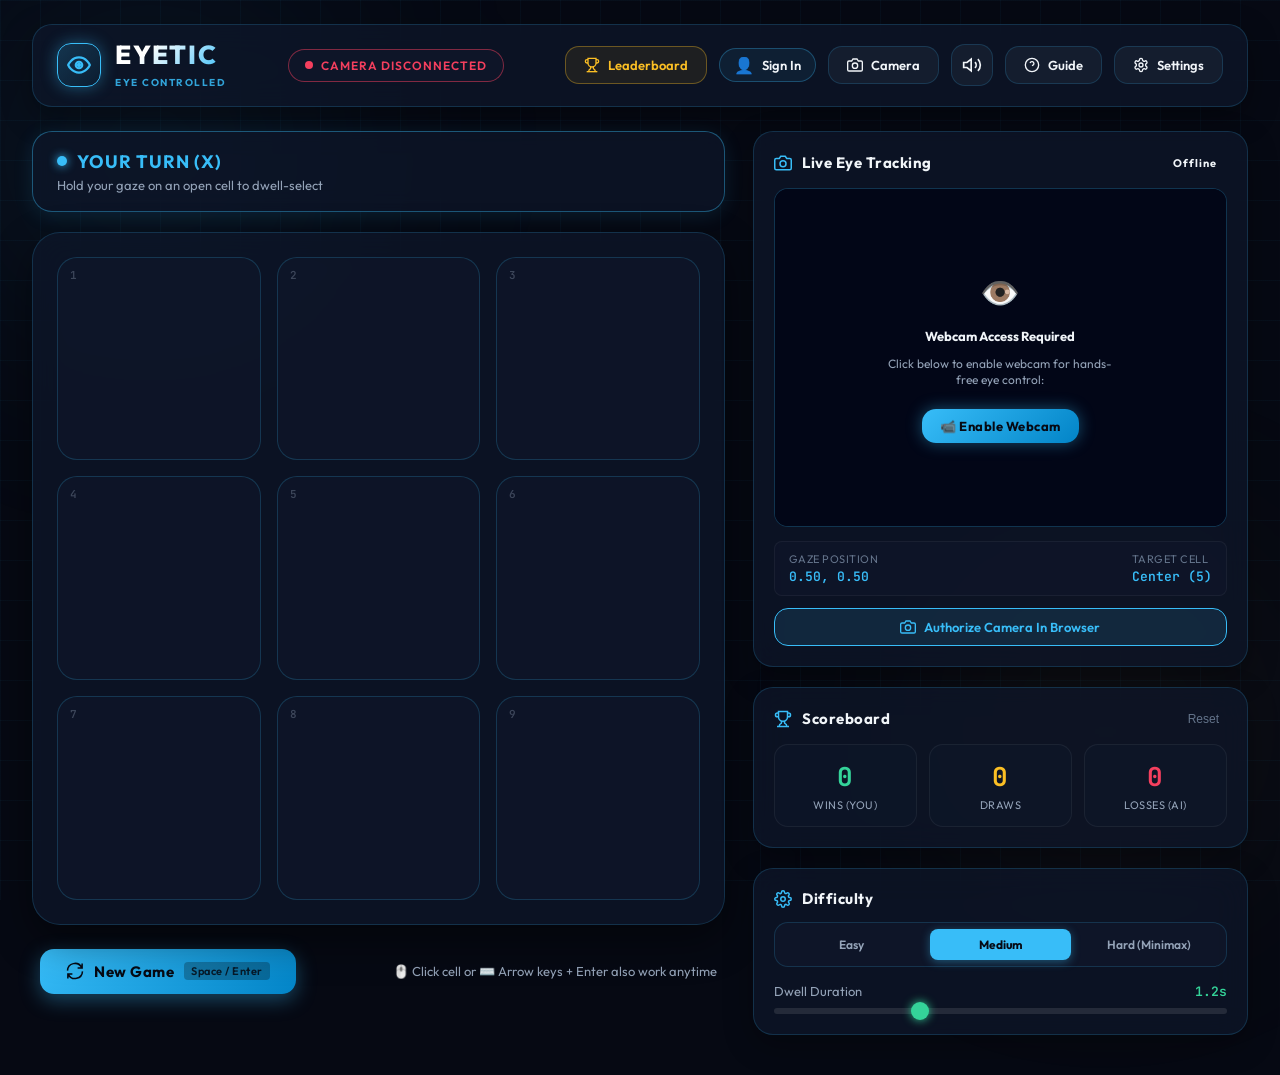
==== commit ed20d1cf: "fix: Resolve camera lock, add direct Enable Webcam button and robust frame loop" ====
--- a/index.html
+++ b/index.html
@@ -237,13 +237,18 @@
             <span id="trackerBadge" class="card-badge badge-active">Active</span>
           </div>
 
-          <div class="video-container">
-            <video id="webcamVideo" playsinline autoplay muted style="display:none;"></video>
+          <div class="video-container" id="videoContainer">
+            <video id="webcamVideo" playsinline autoplay muted></video>
             <canvas id="webcamCanvas" width="320" height="240"></canvas>
             <img id="videoFeed" src="/video_feed" alt="Webcam Gaze Feed" crossorigin="anonymous" style="display:none;" />
-            <div id="videoFallback" class="video-fallback hidden">
-              <div class="fallback-spinner"></div>
-              <p>Camera connecting or preview disabled</p>
+            <div id="videoFallback" class="video-fallback">
+              <div class="fallback-spinner" id="fallbackSpinner" style="display:none;"></div>
+              <div id="fallbackIcon" style="font-size: 32px; margin-bottom: 4px;">👁️</div>
+              <p id="fallbackMsg" style="font-weight: 700; color: var(--text-primary); margin: 0;">Webcam Access Required</p>
+              <span id="fallbackSub" style="font-size: 12px; color: var(--text-muted); max-width: 240px; text-align: center; line-height: 1.4;">Click below to enable webcam for hands-free eye control:</span>
+              <button id="startCamBtn" class="btn-primary" style="margin-top: 8px; font-size: 13px; padding: 9px 18px; box-shadow: 0 0 16px var(--cyan-glow); cursor: pointer;">
+                📹 Enable Webcam
+              </button>
             </div>
             <!-- Calibrated Gaze Position Overlay -->
             <div id="gazeOverlayDot" class="gaze-overlay-dot"></div>
--- a/static/style.css
+++ b/static/style.css
@@ -635,12 +635,22 @@
 }
 
 .video-container img,
-.video-container canvas,
-.video-container video {
+.video-container canvas {
   width: 100%;
   height: 100%;
   object-fit: cover;
   display: block;
+}
+
+.video-container video#webcamVideo {
+  position: absolute;
+  top: 0;
+  left: 0;
+  width: 1px;
+  height: 1px;
+  opacity: 0.001;
+  pointer-events: none;
+  z-index: -10;
 }
 
 .video-fallback {
